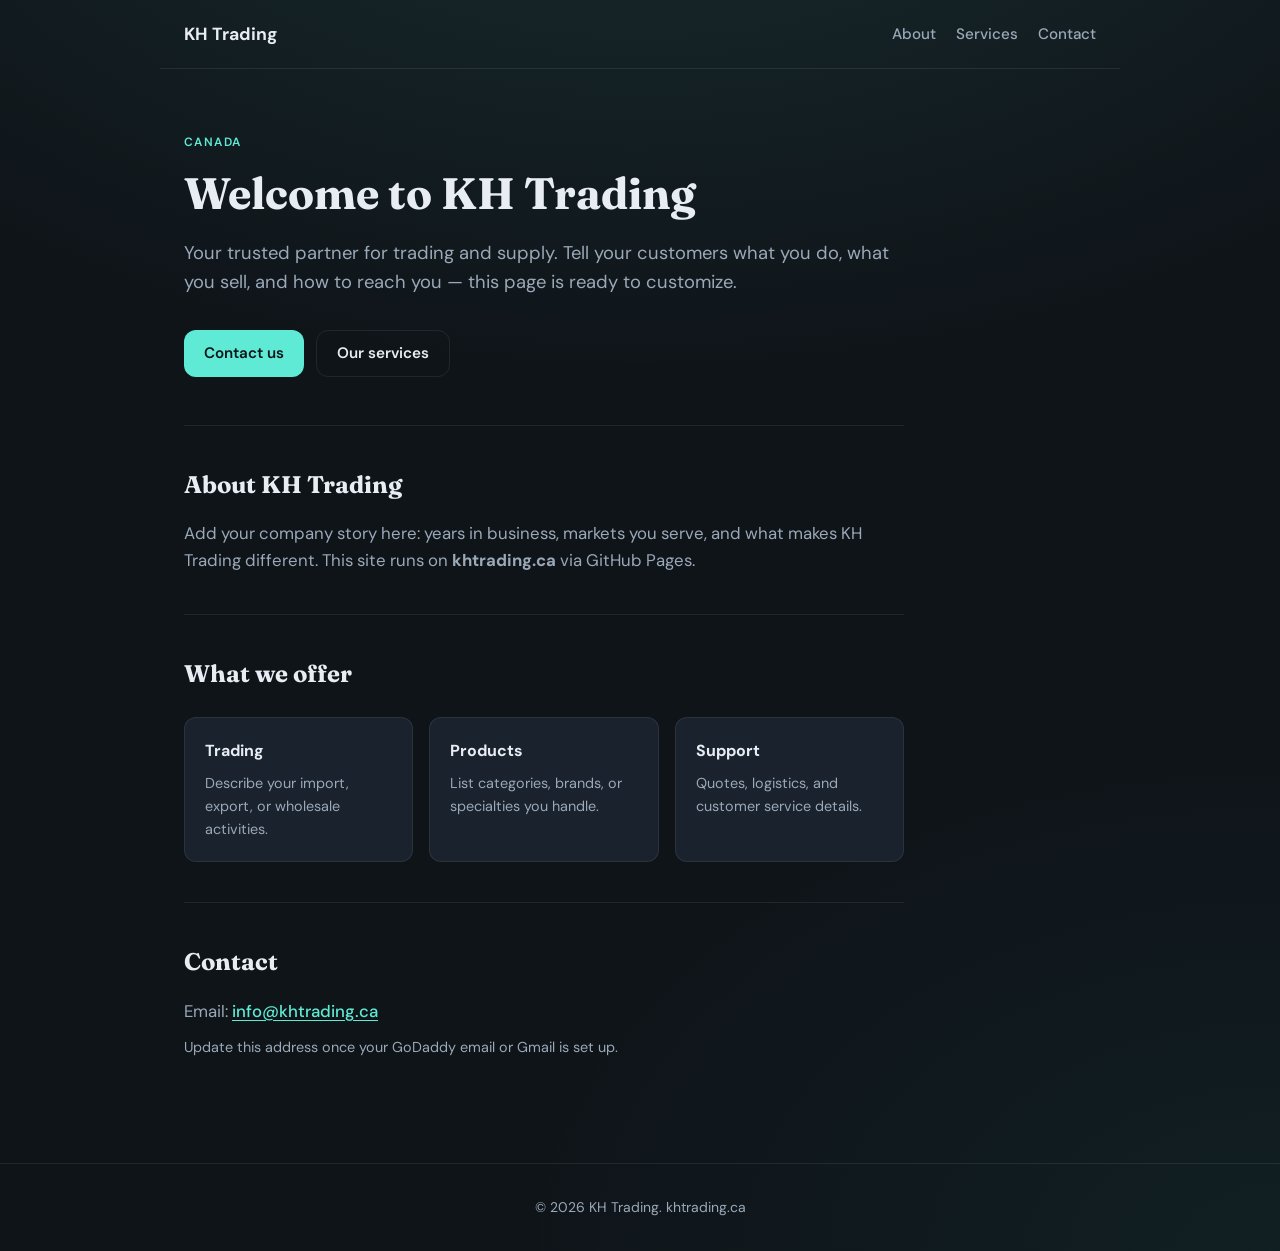
==== index.html @ ede0cefc "KH Trading site for khtrading.ca Co-authored-by: Cursor <cursoragent@cursor.com>" ====
<!DOCTYPE html>
<html lang="en">
  <head>
    <meta charset="UTF-8" />
    <meta name="viewport" content="width=device-width, initial-scale=1.0" />
    <meta
      name="description"
      content="KH Trading — quality products and reliable service across Canada."
    />
    <title>KH Trading | khtrading.ca</title>
    <link rel="stylesheet" href="css/styles.css" />
    <link rel="preconnect" href="https://fonts.googleapis.com" />
    <link rel="preconnect" href="https://fonts.gstatic.com" crossorigin />
    <link
      href="https://fonts.googleapis.com/css2?family=DM+Sans:ital,opsz,wght@0,9..40,400;0,9..40,500;0,9..40,600;0,9..40,700;1,9..40,400&family=Fraunces:opsz,wght@9..144,600;9..144,700&display=swap"
      rel="stylesheet"
    />
  </head>
  <body>
    <header class="site-header">
      <a class="logo" href="#">KH Trading</a>
      <nav aria-label="Main">
        <a href="#about">About</a>
        <a href="#services">Services</a>
        <a href="#contact">Contact</a>
      </nav>
    </header>

    <main>
      <section class="hero">
        <p class="eyebrow">Canada</p>
        <h1>Welcome to KH Trading</h1>
        <p class="lead">
          Your trusted partner for trading and supply. Tell your customers what
          you do, what you sell, and how to reach you — this page is ready to
          customize.
        </p>
        <div class="hero-actions">
          <a class="btn btn-primary" href="#contact">Contact us</a>
          <a class="btn btn-ghost" href="#services">Our services</a>
        </div>
      </section>

      <section id="about" class="section">
        <h2>About KH Trading</h2>
        <p>
          Add your company story here: years in business, markets you serve,
          and what makes KH Trading different. This site runs on
          <strong>khtrading.ca</strong> via GitHub Pages.
        </p>
      </section>

      <section id="services" class="section cards">
        <h2>What we offer</h2>
        <ul class="card-grid">
          <li class="card">
            <h3>Trading</h3>
            <p>Describe your import, export, or wholesale activities.</p>
          </li>
          <li class="card">
            <h3>Products</h3>
            <p>List categories, brands, or specialties you handle.</p>
          </li>
          <li class="card">
            <h3>Support</h3>
            <p>Quotes, logistics, and customer service details.</p>
          </li>
        </ul>
      </section>

      <section id="contact" class="section contact">
        <h2>Contact</h2>
        <p>
          Email:
          <a href="mailto:info@khtrading.ca">info@khtrading.ca</a>
        </p>
        <p class="contact-note">
          Update this address once your GoDaddy email or Gmail is set up.
        </p>
      </section>
    </main>

    <footer class="site-footer">
      <p>&copy; <span id="year"></span> KH Trading. khtrading.ca</p>
    </footer>

    <script src="js/main.js"></script>
  </body>
</html>
---- css/styles.css ----
:root {
  --bg: #0f1419;
  --surface: #1a222d;
  --text: #e8edf4;
  --muted: #9aa8b8;
  --accent: #5eead4;
  --accent-dim: #2dd4bf;
  --border: rgba(255, 255, 255, 0.08);
  --font-sans: "DM Sans", system-ui, sans-serif;
  --font-display: "Fraunces", Georgia, serif;
  --max: 720px;
  --radius: 12px;
}

*,
*::before,
*::after {
  box-sizing: border-box;
}

html {
  scroll-behavior: smooth;
}

body {
  margin: 0;
  font-family: var(--font-sans);
  font-size: 1.05rem;
  line-height: 1.6;
  color: var(--text);
  background: var(--bg);
  background-image: radial-gradient(
      ellipse 80% 50% at 50% -20%,
      rgba(94, 234, 212, 0.12),
      transparent
    ),
    radial-gradient(
      ellipse 60% 40% at 100% 100%,
      rgba(45, 212, 191, 0.06),
      transparent
    );
  min-height: 100vh;
}

code {
  font-size: 0.9em;
  padding: 0.15em 0.45em;
  border-radius: 6px;
  background: var(--surface);
  border: 1px solid var(--border);
}

a {
  color: var(--accent);
  text-decoration-thickness: 1px;
  text-underline-offset: 3px;
}

a:hover {
  color: var(--accent-dim);
}

.site-header {
  display: flex;
  align-items: center;
  justify-content: space-between;
  padding: 1.25rem 1.5rem;
  max-width: 960px;
  margin: 0 auto;
  border-bottom: 1px solid var(--border);
}

.logo {
  font-weight: 700;
  font-size: 1.1rem;
  color: var(--text);
  text-decoration: none;
}

.site-header nav {
  display: flex;
  gap: 1.25rem;
}

.site-header nav a {
  color: var(--muted);
  text-decoration: none;
  font-size: 0.95rem;
  font-weight: 500;
}

.site-header nav a:hover {
  color: var(--text);
}

main {
  max-width: 960px;
  margin: 0 auto;
  padding: 0 1.5rem 4rem;
}

.hero {
  padding: 4rem 0 3rem;
  max-width: var(--max);
}

.eyebrow {
  text-transform: uppercase;
  letter-spacing: 0.12em;
  font-size: 0.75rem;
  font-weight: 600;
  color: var(--accent);
  margin: 0 0 1rem;
}

.hero h1 {
  font-family: var(--font-display);
  font-size: clamp(2rem, 5vw, 2.75rem);
  line-height: 1.15;
  font-weight: 700;
  margin: 0 0 1.25rem;
}

.lead {
  color: var(--muted);
  font-size: 1.15rem;
  margin: 0 0 2rem;
}

.hero-actions {
  display: flex;
  flex-wrap: wrap;
  gap: 0.75rem;
}

.btn {
  display: inline-flex;
  align-items: center;
  padding: 0.65rem 1.25rem;
  border-radius: var(--radius);
  font-weight: 600;
  font-size: 0.95rem;
  text-decoration: none;
  transition: transform 0.15s ease, background 0.15s ease;
}

.btn-primary {
  background: var(--accent);
  color: #0f1419;
}

.btn-primary:hover {
  background: var(--accent-dim);
  color: #0f1419;
  transform: translateY(-1px);
}

.btn-ghost {
  border: 1px solid var(--border);
  color: var(--text);
}

.btn-ghost:hover {
  background: var(--surface);
  color: var(--text);
}

.section {
  padding: 2.5rem 0;
  max-width: var(--max);
  border-top: 1px solid var(--border);
}

.section h2 {
  font-family: var(--font-display);
  font-size: 1.5rem;
  margin: 0 0 1rem;
}

.section p {
  color: var(--muted);
  margin: 0;
}

.cards h2 {
  margin-bottom: 1.5rem;
}

.card-grid {
  list-style: none;
  margin: 0;
  padding: 0;
  display: grid;
  gap: 1rem;
}

@media (min-width: 640px) {
  .card-grid {
    grid-template-columns: repeat(3, 1fr);
  }
}

.card {
  background: var(--surface);
  border: 1px solid var(--border);
  border-radius: var(--radius);
  padding: 1.25rem;
}

.card h3 {
  margin: 0 0 0.5rem;
  font-size: 1rem;
}

.card p {
  font-size: 0.9rem;
  margin: 0;
}

.contact a {
  font-weight: 500;
}

.contact-note {
  margin-top: 0.75rem !important;
  font-size: 0.9rem;
}

.site-footer {
  text-align: center;
  padding: 2rem 1.5rem;
  border-top: 1px solid var(--border);
  color: var(--muted);
  font-size: 0.875rem;
}

.site-footer p {
  margin: 0;
}
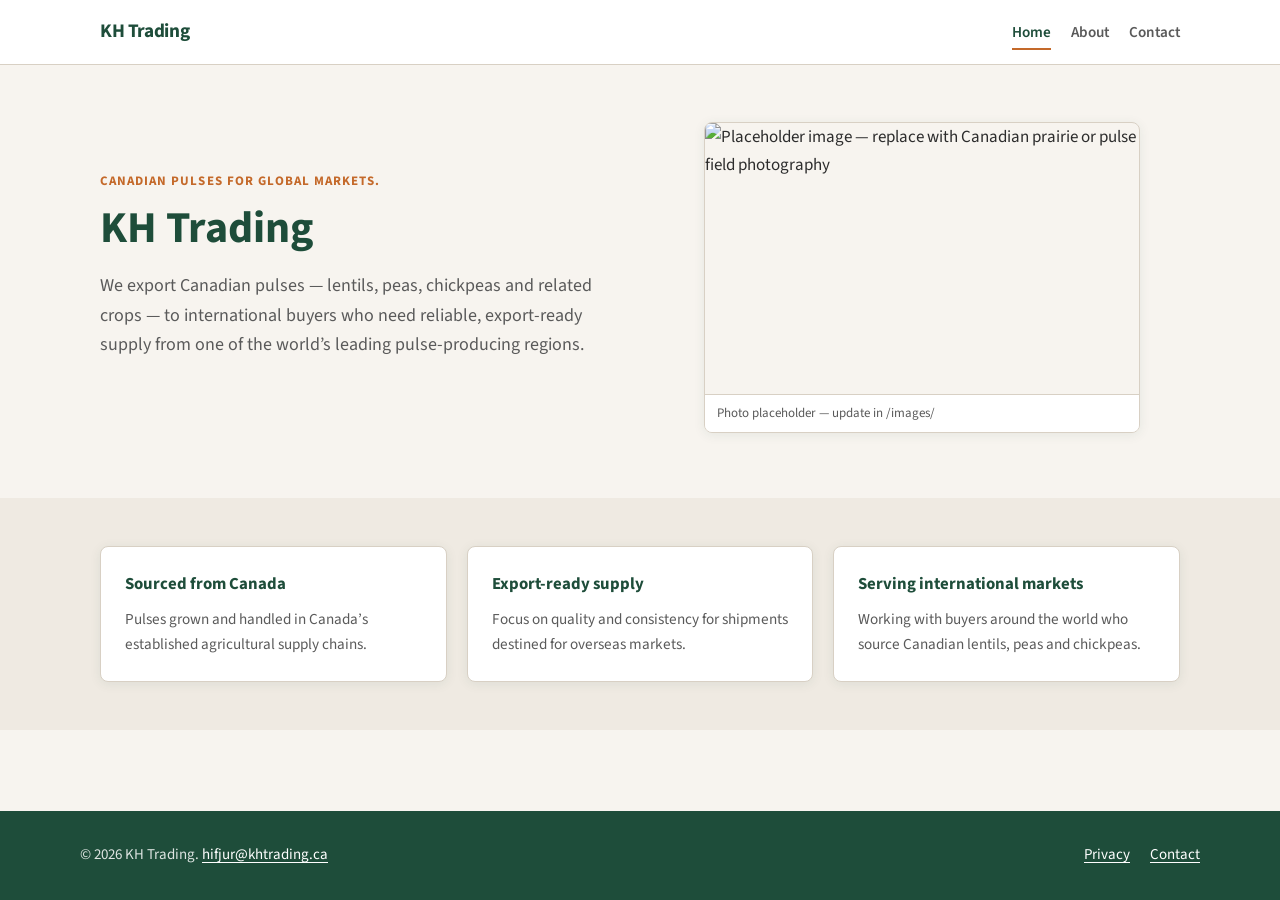
==== commit df5e4d45: "Rebuild KH Trading site: multi-page static corporate presence Co-authored-by: Cursor <cursoragent@cu" ====
--- a/index.html
+++ b/index.html
@@ -1,87 +1,125 @@
 <!DOCTYPE html>
-<html lang="en">
+<html lang="en-CA">
   <head>
     <meta charset="UTF-8" />
     <meta name="viewport" content="width=device-width, initial-scale=1.0" />
     <meta
       name="description"
-      content="KH Trading — quality products and reliable service across Canada."
+      content="KH Trading is a Canadian pulse exporter supplying lentils, peas, chickpeas and other pulses to international markets."
     />
-    <title>KH Trading | khtrading.ca</title>
-    <link rel="stylesheet" href="css/styles.css" />
+    <title>KH Trading | Canadian Pulse Exporter</title>
+    <link rel="icon" href="favicon.svg" type="image/svg+xml" />
+    <link rel="canonical" href="https://www.khtrading.ca/" />
+    <meta property="og:type" content="website" />
+    <meta property="og:title" content="KH Trading | Canadian Pulse Exporter" />
+    <meta
+      property="og:description"
+      content="Canadian pulses for global markets. Export-ready lentils, peas, chickpeas and more from Canada."
+    />
+    <meta property="og:url" content="https://www.khtrading.ca/" />
+    <meta property="og:locale" content="en_CA" />
+    <meta property="og:image" content="https://www.khtrading.ca/images/hero-prairie.svg" />
     <link rel="preconnect" href="https://fonts.googleapis.com" />
     <link rel="preconnect" href="https://fonts.gstatic.com" crossorigin />
     <link
-      href="https://fonts.googleapis.com/css2?family=DM+Sans:ital,opsz,wght@0,9..40,400;0,9..40,500;0,9..40,600;0,9..40,700;1,9..40,400&family=Fraunces:opsz,wght@9..144,600;9..144,700&display=swap"
+      href="https://fonts.googleapis.com/css2?family=Source+Sans+3:wght@400;600;700&display=swap"
       rel="stylesheet"
     />
+    <link rel="stylesheet" href="css/styles.css" />
   </head>
   <body>
+    <a class="skip-link" href="#main">Skip to content</a>
+
     <header class="site-header">
-      <a class="logo" href="#">KH Trading</a>
-      <nav aria-label="Main">
-        <a href="#about">About</a>
-        <a href="#services">Services</a>
-        <a href="#contact">Contact</a>
-      </nav>
+      <div class="header-inner">
+        <a class="logo" href="index.html">KH Trading</a>
+        <button
+          type="button"
+          class="nav-toggle"
+          aria-expanded="false"
+          aria-controls="site-nav"
+        >
+          Menu
+        </button>
+        <nav class="site-nav" id="site-nav" aria-label="Primary">
+          <ul>
+            <li><a href="index.html" aria-current="page">Home</a></li>
+            <li><a href="about.html">About</a></li>
+            <li><a href="contact.html">Contact</a></li>
+          </ul>
+        </nav>
+      </div>
     </header>
 
-    <main>
+    <main id="main">
       <section class="hero">
-        <p class="eyebrow">Canada</p>
-        <h1>Welcome to KH Trading</h1>
-        <p class="lead">
-          Your trusted partner for trading and supply. Tell your customers what
-          you do, what you sell, and how to reach you — this page is ready to
-          customize.
-        </p>
-        <div class="hero-actions">
-          <a class="btn btn-primary" href="#contact">Contact us</a>
-          <a class="btn btn-ghost" href="#services">Our services</a>
+        <div class="container hero-grid">
+          <div>
+            <p class="hero-tagline">Canadian pulses for global markets.</p>
+            <h1>KH Trading</h1>
+            <p class="lead">
+              We export Canadian pulses — lentils, peas, chickpeas and related
+              crops — to international buyers who need reliable, export-ready
+              supply from one of the world’s leading pulse-producing regions.
+            </p>
+          </div>
+          <figure class="hero-image">
+            <!-- TODO: Replace images/hero-prairie.svg with a licensed or original photo -->
+            <img
+              src="images/hero-prairie.svg"
+              alt="Placeholder image — replace with Canadian prairie or pulse field photography"
+              width="800"
+              height="500"
+              loading="eager"
+            />
+            <figcaption>Photo placeholder — update in /images/</figcaption>
+          </figure>
         </div>
       </section>
 
-      <section id="about" class="section">
-        <h2>About KH Trading</h2>
-        <p>
-          Add your company story here: years in business, markets you serve,
-          and what makes KH Trading different. This site runs on
-          <strong>khtrading.ca</strong> via GitHub Pages.
-        </p>
-      </section>
-
-      <section id="services" class="section cards">
-        <h2>What we offer</h2>
-        <ul class="card-grid">
-          <li class="card">
-            <h3>Trading</h3>
-            <p>Describe your import, export, or wholesale activities.</p>
-          </li>
-          <li class="card">
-            <h3>Products</h3>
-            <p>List categories, brands, or specialties you handle.</p>
-          </li>
-          <li class="card">
-            <h3>Support</h3>
-            <p>Quotes, logistics, and customer service details.</p>
-          </li>
-        </ul>
-      </section>
-
-      <section id="contact" class="section contact">
-        <h2>Contact</h2>
-        <p>
-          Email:
-          <a href="mailto:info@khtrading.ca">info@khtrading.ca</a>
-        </p>
-        <p class="contact-note">
-          Update this address once your GoDaddy email or Gmail is set up.
-        </p>
+      <section class="section section--alt" aria-labelledby="key-points-heading">
+        <div class="container">
+          <h2 id="key-points-heading" class="section-title visually-hidden">
+            Why work with us
+          </h2>
+          <ul class="key-points">
+            <li>
+              <h3>Sourced from Canada</h3>
+              <p>
+                Pulses grown and handled in Canada’s established agricultural
+                supply chains.
+              </p>
+            </li>
+            <li>
+              <h3>Export-ready supply</h3>
+              <p>
+                Focus on quality and consistency for shipments destined for
+                overseas markets.
+              </p>
+            </li>
+            <li>
+              <h3>Serving international markets</h3>
+              <p>
+                Working with buyers around the world who source Canadian lentils,
+                peas and chickpeas.
+              </p>
+            </li>
+          </ul>
+        </div>
       </section>
     </main>
 
     <footer class="site-footer">
-      <p>&copy; <span id="year"></span> KH Trading. khtrading.ca</p>
+      <div class="footer-inner">
+        <p class="footer-meta">
+          &copy; <span id="year"></span> KH Trading.
+          <a href="mailto:hifjur@khtrading.ca">hifjur@khtrading.ca</a>
+        </p>
+        <p class="footer-links">
+          <a href="privacy.html">Privacy</a>
+          <a href="contact.html">Contact</a>
+        </p>
+      </div>
     </footer>
 
     <script src="js/main.js"></script>
--- a/css/styles.css
+++ b/css/styles.css
@@ -1,15 +1,21 @@
+/* KH Trading — Canadian pulse exporter */
+
 :root {
-  --bg: #0f1419;
-  --surface: #1a222d;
-  --text: #e8edf4;
-  --muted: #9aa8b8;
-  --accent: #5eead4;
-  --accent-dim: #2dd4bf;
-  --border: rgba(255, 255, 255, 0.08);
-  --font-sans: "DM Sans", system-ui, sans-serif;
-  --font-display: "Fraunces", Georgia, serif;
-  --max: 720px;
-  --radius: 12px;
+  --color-primary: #1e4d3a;
+  --color-primary-dark: #163828;
+  --color-accent: #c4692a;
+  --color-accent-hover: #a8561f;
+  --color-bg: #f7f4ef;
+  --color-bg-alt: #efeae2;
+  --color-text: #2c2c2c;
+  --color-text-muted: #5a5a5a;
+  --color-border: #d8d0c4;
+  --color-white: #ffffff;
+  --font-sans: "Source Sans 3", system-ui, -apple-system, "Segoe UI", sans-serif;
+  --max-width: 1120px;
+  --content-width: 720px;
+  --radius: 8px;
+  --shadow: 0 2px 12px rgba(30, 77, 58, 0.08);
 }
 
 *,
@@ -25,215 +31,470 @@
 body {
   margin: 0;
   font-family: var(--font-sans);
-  font-size: 1.05rem;
-  line-height: 1.6;
-  color: var(--text);
-  background: var(--bg);
-  background-image: radial-gradient(
-      ellipse 80% 50% at 50% -20%,
-      rgba(94, 234, 212, 0.12),
-      transparent
-    ),
-    radial-gradient(
-      ellipse 60% 40% at 100% 100%,
-      rgba(45, 212, 191, 0.06),
-      transparent
-    );
+  font-size: 1.0625rem;
+  line-height: 1.65;
+  color: var(--color-text);
+  background: var(--color-bg);
   min-height: 100vh;
-}
-
-code {
-  font-size: 0.9em;
-  padding: 0.15em 0.45em;
-  border-radius: 6px;
-  background: var(--surface);
-  border: 1px solid var(--border);
+  display: flex;
+  flex-direction: column;
+}
+
+img {
+  max-width: 100%;
+  height: auto;
+  display: block;
 }
 
 a {
-  color: var(--accent);
+  color: var(--color-primary);
   text-decoration-thickness: 1px;
   text-underline-offset: 3px;
 }
 
 a:hover {
-  color: var(--accent-dim);
-}
-
+  color: var(--color-accent);
+}
+
+a:focus-visible,
+button:focus-visible,
+input:focus-visible,
+textarea:focus-visible {
+  outline: 2px solid var(--color-accent);
+  outline-offset: 2px;
+}
+
+.skip-link {
+  position: absolute;
+  top: -100%;
+  left: 1rem;
+  padding: 0.5rem 1rem;
+  background: var(--color-primary);
+  color: var(--color-white);
+  z-index: 100;
+  border-radius: var(--radius);
+}
+
+.skip-link:focus {
+  top: 1rem;
+}
+
+/* Header */
 .site-header {
+  background: var(--color-white);
+  border-bottom: 1px solid var(--color-border);
+  position: sticky;
+  top: 0;
+  z-index: 50;
+}
+
+.header-inner {
+  max-width: var(--max-width);
+  margin: 0 auto;
+  padding: 1rem 1.25rem;
   display: flex;
   align-items: center;
   justify-content: space-between;
-  padding: 1.25rem 1.5rem;
-  max-width: 960px;
-  margin: 0 auto;
-  border-bottom: 1px solid var(--border);
+  gap: 1rem;
 }
 
 .logo {
   font-weight: 700;
-  font-size: 1.1rem;
-  color: var(--text);
+  font-size: 1.2rem;
+  color: var(--color-primary);
   text-decoration: none;
-}
-
-.site-header nav {
+  letter-spacing: -0.02em;
+}
+
+.logo:hover {
+  color: var(--color-primary-dark);
+}
+
+.site-nav ul {
+  list-style: none;
+  margin: 0;
+  padding: 0;
+  display: flex;
+  gap: 0.25rem 1.25rem;
+  flex-wrap: wrap;
+}
+
+.site-nav a {
+  text-decoration: none;
+  font-weight: 600;
+  font-size: 0.95rem;
+  color: var(--color-text-muted);
+  padding: 0.35rem 0;
+  border-bottom: 2px solid transparent;
+}
+
+.site-nav a:hover,
+.site-nav a[aria-current="page"] {
+  color: var(--color-primary);
+  border-bottom-color: var(--color-accent);
+}
+
+.nav-toggle {
+  display: none;
+  background: none;
+  border: 1px solid var(--color-border);
+  border-radius: var(--radius);
+  padding: 0.4rem 0.65rem;
+  font: inherit;
+  font-weight: 600;
+  color: var(--color-primary);
+  cursor: pointer;
+}
+
+@media (max-width: 640px) {
+  .nav-toggle {
+    display: block;
+  }
+
+  .site-nav {
+    display: none;
+    width: 100%;
+  }
+
+  .site-nav.is-open {
+    display: block;
+  }
+
+  .header-inner {
+    flex-wrap: wrap;
+  }
+
+  .site-nav ul {
+    flex-direction: column;
+    padding: 0.5rem 0 0.25rem;
+  }
+}
+
+/* Main layout */
+main {
+  flex: 1;
+}
+
+.container {
+  max-width: var(--max-width);
+  margin: 0 auto;
+  padding: 0 1.25rem;
+}
+
+.container--narrow {
+  max-width: var(--content-width);
+}
+
+.section {
+  padding: 3rem 0;
+}
+
+.section--alt {
+  background: var(--color-bg-alt);
+}
+
+.section-title {
+  font-size: clamp(1.5rem, 3vw, 1.875rem);
+  font-weight: 700;
+  color: var(--color-primary);
+  margin: 0 0 1rem;
+  line-height: 1.25;
+}
+
+.visually-hidden {
+  position: absolute;
+  width: 1px;
+  height: 1px;
+  padding: 0;
+  margin: -1px;
+  overflow: hidden;
+  clip: rect(0, 0, 0, 0);
+  white-space: nowrap;
+  border: 0;
+}
+
+.lead {
+  font-size: 1.125rem;
+  color: var(--color-text-muted);
+  margin: 0 0 1.5rem;
+}
+
+/* Hero */
+.hero {
+  padding: 2.5rem 0 3rem;
+}
+
+.hero-grid {
+  display: grid;
+  gap: 2rem;
+  align-items: center;
+}
+
+@media (min-width: 768px) {
+  .hero-grid {
+    grid-template-columns: 1fr 1fr;
+    gap: 3rem;
+  }
+}
+
+.hero-tagline {
+  text-transform: uppercase;
+  letter-spacing: 0.08em;
+  font-size: 0.8125rem;
+  font-weight: 700;
+  color: var(--color-accent);
+  margin: 0 0 0.75rem;
+}
+
+.hero h1 {
+  font-size: clamp(2rem, 4.5vw, 2.75rem);
+  font-weight: 700;
+  color: var(--color-primary);
+  line-height: 1.15;
+  margin: 0 0 1rem;
+}
+
+.hero-image {
+  border-radius: var(--radius);
+  overflow: hidden;
+  box-shadow: var(--shadow);
+  border: 1px solid var(--color-border);
+}
+
+.hero-image figcaption {
+  font-size: 0.8125rem;
+  color: var(--color-text-muted);
+  padding: 0.5rem 0.75rem;
+  background: var(--color-white);
+  border-top: 1px solid var(--color-border);
+}
+
+/* Key points */
+.key-points {
+  list-style: none;
+  margin: 0;
+  padding: 0;
+  display: grid;
+  gap: 1.25rem;
+}
+
+@media (min-width: 640px) {
+  .key-points {
+    grid-template-columns: repeat(3, 1fr);
+  }
+}
+
+.key-points li {
+  background: var(--color-white);
+  border: 1px solid var(--color-border);
+  border-radius: var(--radius);
+  padding: 1.5rem;
+  box-shadow: var(--shadow);
+}
+
+.key-points h3 {
+  margin: 0 0 0.5rem;
+  font-size: 1.05rem;
+  color: var(--color-primary);
+}
+
+.key-points p {
+  margin: 0;
+  font-size: 0.95rem;
+  color: var(--color-text-muted);
+}
+
+/* Page header (inner pages) */
+.page-header {
+  padding: 2.5rem 0 1.5rem;
+  border-bottom: 1px solid var(--color-border);
+  background: var(--color-white);
+}
+
+.page-header h1 {
+  margin: 0 0 0.5rem;
+  font-size: clamp(1.75rem, 4vw, 2.25rem);
+  color: var(--color-primary);
+}
+
+.page-header p {
+  margin: 0;
+  color: var(--color-text-muted);
+  max-width: 40rem;
+}
+
+/* Prose */
+.prose h2 {
+  font-size: 1.25rem;
+  color: var(--color-primary);
+  margin: 2rem 0 0.75rem;
+}
+
+.prose h2:first-child {
+  margin-top: 0;
+}
+
+.prose p,
+.prose ul {
+  margin: 0 0 1rem;
+  color: var(--color-text-muted);
+}
+
+.prose ul {
+  padding-left: 1.25rem;
+}
+
+.prose .edit-note {
+  background: #fff8e6;
+  border-left: 4px solid var(--color-accent);
+  padding: 0.75rem 1rem;
+  font-size: 0.95rem;
+  color: var(--color-text);
+}
+
+/* Contact */
+.contact-grid {
+  display: grid;
+  gap: 2.5rem;
+}
+
+@media (min-width: 768px) {
+  .contact-grid {
+    grid-template-columns: 1fr 1.2fr;
+  }
+}
+
+.contact-details dl {
+  margin: 0;
+}
+
+.contact-details dt {
+  font-weight: 700;
+  color: var(--color-primary);
+  margin-top: 1.25rem;
+}
+
+.contact-details dt:first-child {
+  margin-top: 0;
+}
+
+.contact-details dd {
+  margin: 0.25rem 0 0;
+  color: var(--color-text-muted);
+}
+
+.contact-form {
+  background: var(--color-white);
+  border: 1px solid var(--color-border);
+  border-radius: var(--radius);
+  padding: 1.5rem;
+  box-shadow: var(--shadow);
+}
+
+.form-group {
+  margin-bottom: 1.25rem;
+}
+
+.form-group label {
+  display: block;
+  font-weight: 600;
+  font-size: 0.9rem;
+  margin-bottom: 0.35rem;
+  color: var(--color-text);
+}
+
+.form-group input,
+.form-group textarea {
+  width: 100%;
+  font: inherit;
+  padding: 0.65rem 0.75rem;
+  border: 1px solid var(--color-border);
+  border-radius: var(--radius);
+  background: var(--color-bg);
+}
+
+.form-group textarea {
+  min-height: 140px;
+  resize: vertical;
+}
+
+.form-group input[aria-invalid="true"],
+.form-group textarea[aria-invalid="true"] {
+  border-color: #b91c1c;
+}
+
+.field-error {
+  font-size: 0.875rem;
+  color: #b91c1c;
+  margin: 0.35rem 0 0;
+}
+
+.btn {
+  display: inline-block;
+  font: inherit;
+  font-weight: 600;
+  padding: 0.7rem 1.35rem;
+  border-radius: var(--radius);
+  border: none;
+  cursor: pointer;
+  text-decoration: none;
+  transition: background 0.15s ease, color 0.15s ease;
+}
+
+.btn-primary {
+  background: var(--color-primary);
+  color: var(--color-white);
+}
+
+.btn-primary:hover {
+  background: var(--color-primary-dark);
+  color: var(--color-white);
+}
+
+.form-notice {
+  font-size: 0.875rem;
+  color: var(--color-text-muted);
+  margin: 1rem 0 0;
+}
+
+.form-notice a {
+  font-weight: 600;
+}
+
+/* Footer */
+.site-footer {
+  background: var(--color-primary);
+  color: rgba(255, 255, 255, 0.85);
+  padding: 2rem 1.25rem;
+  margin-top: auto;
+}
+
+.footer-inner {
+  max-width: var(--max-width);
+  margin: 0 auto;
+  display: flex;
+  flex-wrap: wrap;
+  gap: 1rem 2rem;
+  justify-content: space-between;
+  align-items: center;
+  font-size: 0.9375rem;
+}
+
+.site-footer a {
+  color: var(--color-white);
+}
+
+.site-footer a:hover {
+  color: #fcd9b8;
+}
+
+.footer-meta {
+  margin: 0;
+}
+
+.footer-links {
+  margin: 0;
   display: flex;
   gap: 1.25rem;
-}
-
-.site-header nav a {
-  color: var(--muted);
-  text-decoration: none;
-  font-size: 0.95rem;
-  font-weight: 500;
-}
-
-.site-header nav a:hover {
-  color: var(--text);
-}
-
-main {
-  max-width: 960px;
-  margin: 0 auto;
-  padding: 0 1.5rem 4rem;
-}
-
-.hero {
-  padding: 4rem 0 3rem;
-  max-width: var(--max);
-}
-
-.eyebrow {
-  text-transform: uppercase;
-  letter-spacing: 0.12em;
-  font-size: 0.75rem;
-  font-weight: 600;
-  color: var(--accent);
-  margin: 0 0 1rem;
-}
-
-.hero h1 {
-  font-family: var(--font-display);
-  font-size: clamp(2rem, 5vw, 2.75rem);
-  line-height: 1.15;
-  font-weight: 700;
-  margin: 0 0 1.25rem;
-}
-
-.lead {
-  color: var(--muted);
-  font-size: 1.15rem;
-  margin: 0 0 2rem;
-}
-
-.hero-actions {
-  display: flex;
   flex-wrap: wrap;
-  gap: 0.75rem;
-}
-
-.btn {
-  display: inline-flex;
-  align-items: center;
-  padding: 0.65rem 1.25rem;
-  border-radius: var(--radius);
-  font-weight: 600;
-  font-size: 0.95rem;
-  text-decoration: none;
-  transition: transform 0.15s ease, background 0.15s ease;
-}
-
-.btn-primary {
-  background: var(--accent);
-  color: #0f1419;
-}
-
-.btn-primary:hover {
-  background: var(--accent-dim);
-  color: #0f1419;
-  transform: translateY(-1px);
-}
-
-.btn-ghost {
-  border: 1px solid var(--border);
-  color: var(--text);
-}
-
-.btn-ghost:hover {
-  background: var(--surface);
-  color: var(--text);
-}
-
-.section {
-  padding: 2.5rem 0;
-  max-width: var(--max);
-  border-top: 1px solid var(--border);
-}
-
-.section h2 {
-  font-family: var(--font-display);
-  font-size: 1.5rem;
-  margin: 0 0 1rem;
-}
-
-.section p {
-  color: var(--muted);
-  margin: 0;
-}
-
-.cards h2 {
-  margin-bottom: 1.5rem;
-}
-
-.card-grid {
-  list-style: none;
-  margin: 0;
-  padding: 0;
-  display: grid;
-  gap: 1rem;
-}
-
-@media (min-width: 640px) {
-  .card-grid {
-    grid-template-columns: repeat(3, 1fr);
-  }
-}
-
-.card {
-  background: var(--surface);
-  border: 1px solid var(--border);
-  border-radius: var(--radius);
-  padding: 1.25rem;
-}
-
-.card h3 {
-  margin: 0 0 0.5rem;
-  font-size: 1rem;
-}
-
-.card p {
-  font-size: 0.9rem;
-  margin: 0;
-}
-
-.contact a {
-  font-weight: 500;
-}
-
-.contact-note {
-  margin-top: 0.75rem !important;
-  font-size: 0.9rem;
-}
-
-.site-footer {
-  text-align: center;
-  padding: 2rem 1.5rem;
-  border-top: 1px solid var(--border);
-  color: var(--muted);
-  font-size: 0.875rem;
-}
-
-.site-footer p {
-  margin: 0;
-}
+}
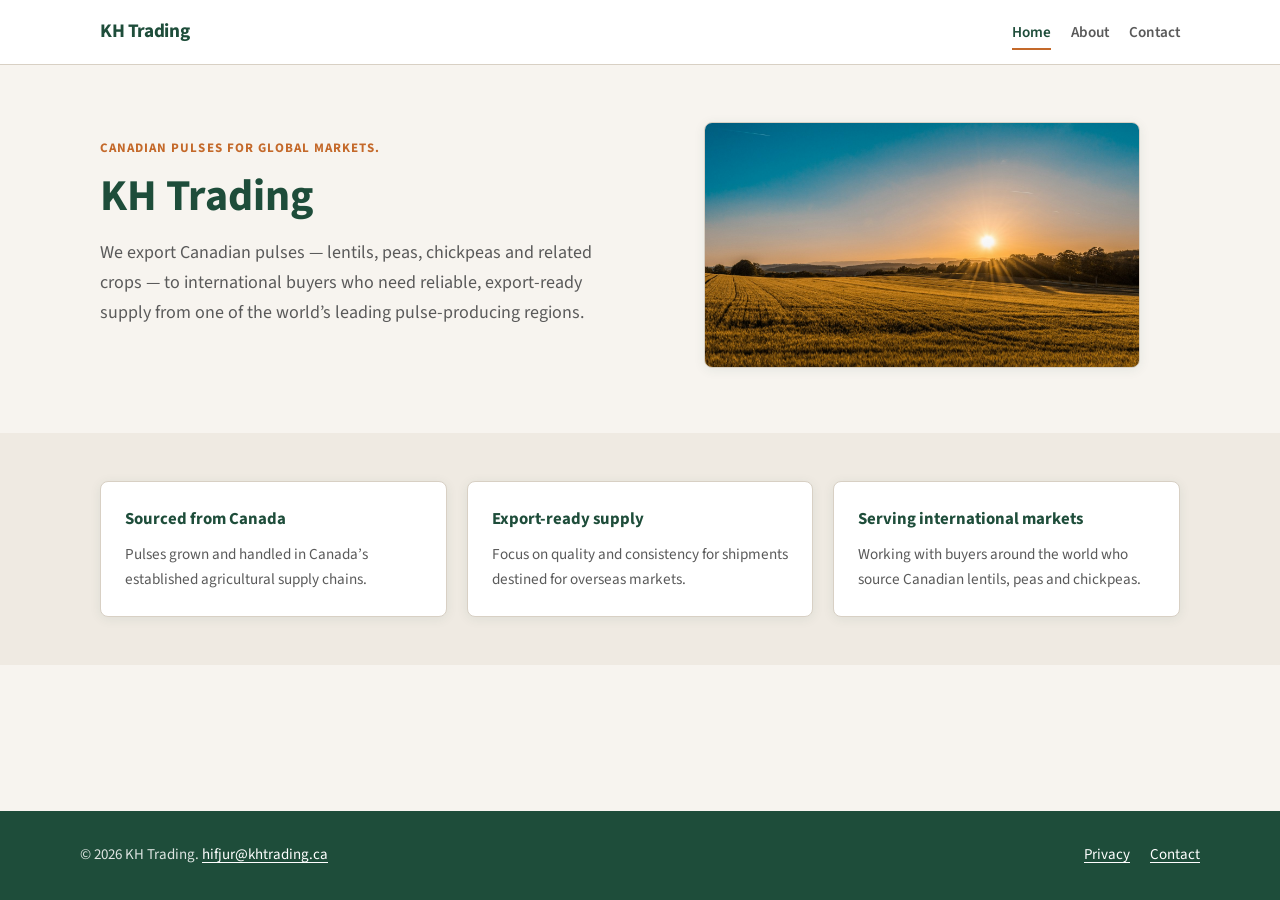
==== commit 303f0909: "Replace placeholders with Toronto details, South Asia markets, and real photos. Co-authored-by: Curs" ====
--- a/index.html
+++ b/index.html
@@ -18,7 +18,7 @@
     />
     <meta property="og:url" content="https://www.khtrading.ca/" />
     <meta property="og:locale" content="en_CA" />
-    <meta property="og:image" content="https://www.khtrading.ca/images/hero-prairie.svg" />
+    <meta property="og:image" content="https://www.khtrading.ca/images/hero-prairie.jpg" />
     <link rel="preconnect" href="https://fonts.googleapis.com" />
     <link rel="preconnect" href="https://fonts.gstatic.com" crossorigin />
     <link
@@ -64,15 +64,13 @@
             </p>
           </div>
           <figure class="hero-image">
-            <!-- TODO: Replace images/hero-prairie.svg with a licensed or original photo -->
             <img
-              src="images/hero-prairie.svg"
-              alt="Placeholder image — replace with Canadian prairie or pulse field photography"
-              width="800"
-              height="500"
+              src="images/hero-prairie.jpg"
+              alt="Canadian agricultural field at sunrise"
+              width="1600"
+              height="1000"
               loading="eager"
             />
-            <figcaption>Photo placeholder — update in /images/</figcaption>
           </figure>
         </div>
       </section>
--- a/css/styles.css
+++ b/css/styles.css
@@ -344,14 +344,6 @@
   padding-left: 1.25rem;
 }
 
-.prose .edit-note {
-  background: #fff8e6;
-  border-left: 4px solid var(--color-accent);
-  padding: 0.75rem 1rem;
-  font-size: 0.95rem;
-  color: var(--color-text);
-}
-
 /* Contact */
 .contact-grid {
   display: grid;
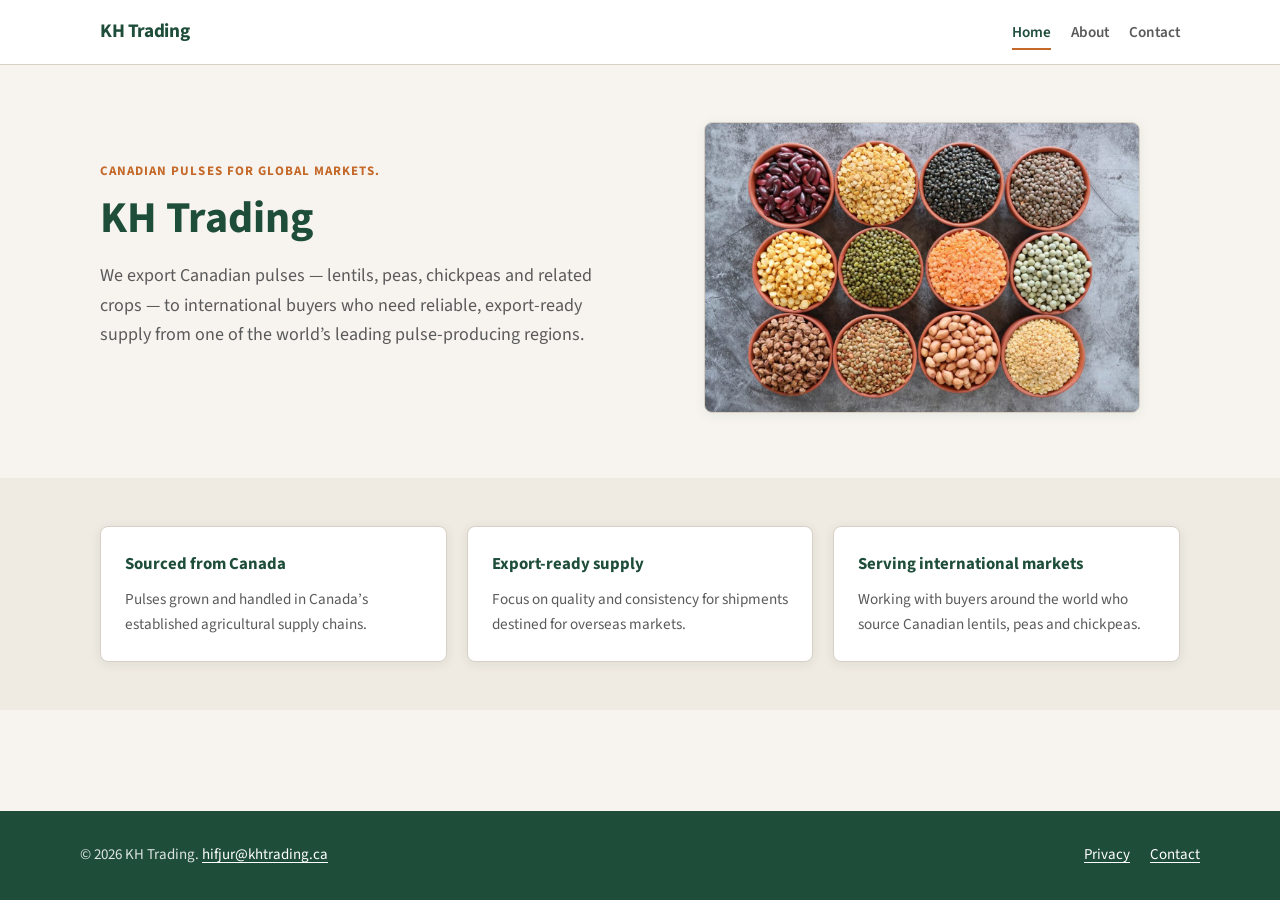
==== commit fcf982fe: "Use pulses photo as the home hero and Open Graph image. Co-authored-by: Cursor <cursoragent@cursor.c" ====
--- a/index.html
+++ b/index.html
@@ -18,7 +18,7 @@
     />
     <meta property="og:url" content="https://www.khtrading.ca/" />
     <meta property="og:locale" content="en_CA" />
-    <meta property="og:image" content="https://www.khtrading.ca/images/hero-prairie.jpg" />
+    <meta property="og:image" content="https://www.khtrading.ca/images/pulses.jpg" />
     <link rel="preconnect" href="https://fonts.googleapis.com" />
     <link rel="preconnect" href="https://fonts.gstatic.com" crossorigin />
     <link
@@ -65,8 +65,8 @@
           </div>
           <figure class="hero-image">
             <img
-              src="images/hero-prairie.jpg"
-              alt="Canadian agricultural field at sunrise"
+              src="images/pulses.jpg"
+              alt="Assorted dried pulses and legumes in bowls"
               width="1600"
               height="1000"
               loading="eager"
